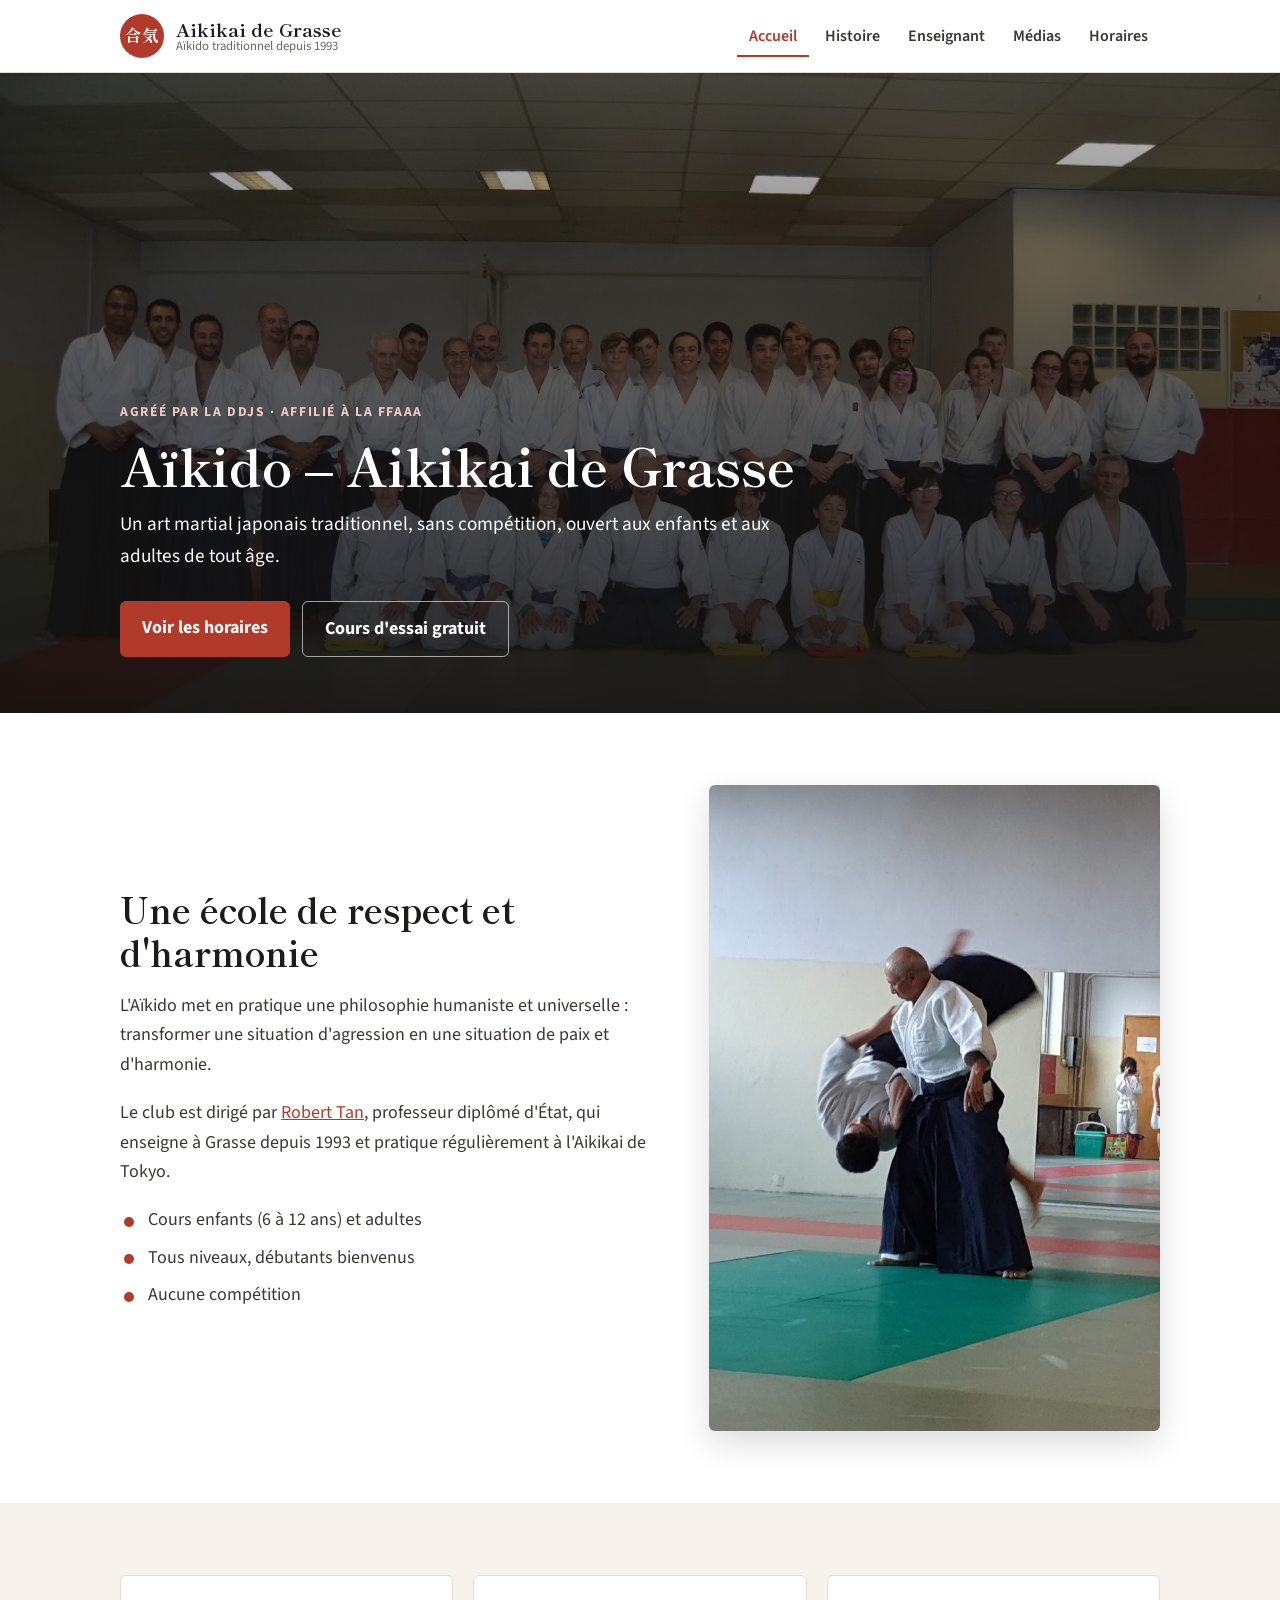
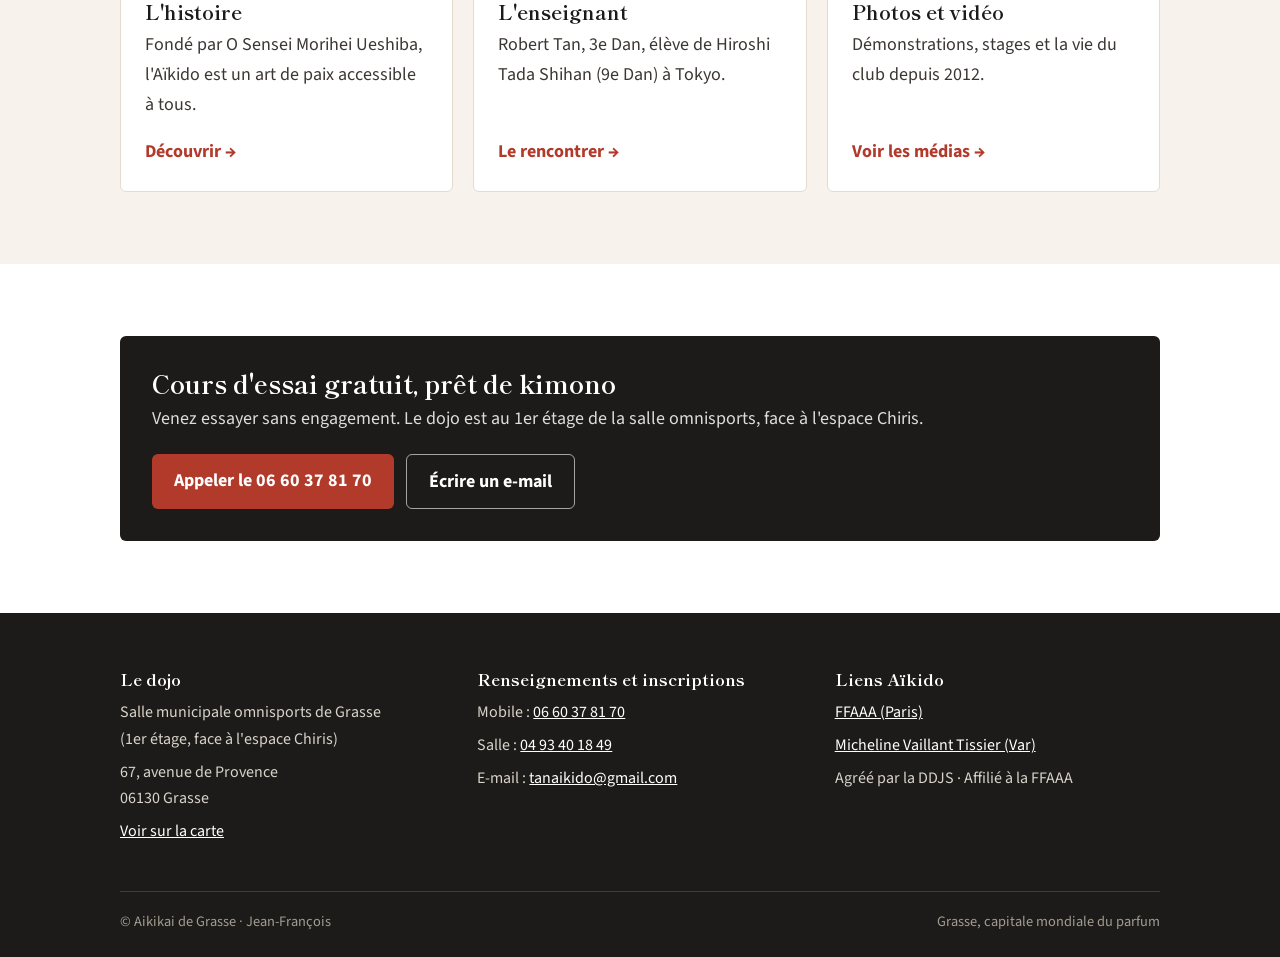
==== index.html @ 5808fb79 "Add files via upload" ====
<!doctype html>
<html lang="fr">
<head>
  <meta charset="utf-8">
  <meta name="viewport" content="width=device-width, initial-scale=1">
  <title>Aïkido – Aikikai de Grasse</title>
  <meta name="description" content="Club d'Aïkido à Grasse, affilié à la FFAAA. Cours enfants et adultes, cours d'essai gratuit.">
  <meta property="og:title" content="Aïkido – Aikikai de Grasse">
  <meta property="og:description" content="Club d'Aïkido à Grasse, affilié à la FFAAA. Cours enfants et adultes, cours d'essai gratuit.">
  <meta property="og:image" content="images/photo-famille.jpg">
  <link rel="icon" href="data:image/svg+xml,%3Csvg xmlns='http://www.w3.org/2000/svg' viewBox='0 0 64 64'%3E%3Ccircle cx='32' cy='32' r='30' fill='%23b23a2b'/%3E%3Ctext x='32' y='42' font-size='28' text-anchor='middle' fill='white' font-family='serif'%3E合%3C/text%3E%3C/svg%3E">
  <link rel="preconnect" href="https://fonts.googleapis.com">
  <link rel="preconnect" href="https://fonts.gstatic.com" crossorigin>
  <link href="https://fonts.googleapis.com/css2?family=Shippori+Mincho:wght@700&family=Source+Sans+3:wght@400;600;700&display=swap" rel="stylesheet">
  <link rel="stylesheet" href="style.css">
</head>
<body>
  <header class="entete">
    <div class="conteneur">
      <a class="marque" href="index.html">
        <span class="sceau" aria-hidden="true">合気</span>
        <span class="nom">Aikikai de Grasse<small>Aïkido traditionnel depuis 1993</small></span>
      </a>
      <button class="bouton-menu" aria-expanded="false" aria-controls="navigation">Menu</button>
      <nav class="navigation" id="navigation" aria-label="Navigation principale">
        <ul class="menu">
        <li><a href="index.html" aria-current="page">Accueil</a></li>
        <li><a href="histoire.html">Histoire</a></li>
        <li><a href="enseignant.html">Enseignant</a></li>
        <li><a href="medias.html">Médias</a></li>
        <li><a href="horaires.html">Horaires</a></li>
        </ul>
      </nav>
    </div>
  </header>

  <main>
    <section class="hero">
      <img src="images/photo-famille.jpg" alt="Les pratiquants de l'Aikikai de Grasse réunis sur le tatami">
      <div class="conteneur">
        <span class="surtitre">Agréé par la DDJS · Affilié à la FFAAA</span>
        <h1>Aïkido – Aikikai de Grasse</h1>
        <p>Un art martial japonais traditionnel, sans compétition, ouvert aux enfants et aux adultes de tout âge.</p>
        <div class="boutons">
          <a class="btn" href="horaires.html">Voir les horaires</a>
          <a class="btn secondaire" href="#essai">Cours d'essai gratuit</a>
        </div>
      </div>
    </section>

    <section class="section blanche">
      <div class="conteneur deux-colonnes">
        <div>
          <h2>Une école de respect et d'harmonie</h2>
          <p>L'Aïkido met en pratique une philosophie humaniste et universelle : transformer une situation d'agression en une situation de paix et d'harmonie.</p>
          <p>Le club est dirigé par <a href="enseignant.html">Robert Tan</a>, professeur diplômé d'État, qui enseigne à Grasse depuis 1993 et pratique régulièrement à l'Aikikai de Tokyo.</p>
          <ul class="liste-points">
            <li>Cours enfants (6 à 12 ans) et adultes</li>
            <li>Tous niveaux, débutants bienvenus</li>
            <li>Aucune compétition</li>
          </ul>
        </div>
        <div class="photo-cadre">
          <img src="images/demo-2022-3.jpg" alt="Robert Tan sensei en démonstration, projetant un partenaire" loading="lazy">
        </div>
      </div>
    </section>

    <section class="section">
      <div class="conteneur">
        <div class="cartes">
          <div class="carte">
            <h3>L'histoire</h3>
            <p>Fondé par O Sensei Morihei Ueshiba, l'Aïkido est un art de paix accessible à tous.</p>
            <a class="lien" href="histoire.html">Découvrir →</a>
          </div>
          <div class="carte">
            <h3>L'enseignant</h3>
            <p>Robert Tan, 3e Dan, élève de Hiroshi Tada Shihan (9e Dan) à Tokyo.</p>
            <a class="lien" href="enseignant.html">Le rencontrer →</a>
          </div>
          <div class="carte">
            <h3>Photos et vidéo</h3>
            <p>Démonstrations, stages et la vie du club depuis 2012.</p>
            <a class="lien" href="medias.html">Voir les médias →</a>
          </div>
        </div>
      </div>
    </section>

    <section class="section blanche" id="essai">
      <div class="conteneur">
        <div class="bandeau-info">
          <div>
            <h2>Cours d'essai gratuit, prêt de kimono</h2>
            <p>Venez essayer sans engagement. Le dojo est au 1er étage de la salle omnisports, face à l'espace Chiris.</p>
          </div>
          <div class="boutons">
            <a class="btn" href="tel:+33660378170">Appeler le 06 60 37 81 70</a>
            <a class="btn secondaire" href="mailto:tanaikido@gmail.com">Écrire un e-mail</a>
          </div>
        </div>
      </div>
    </section>

  </main>

  <footer class="pied">
    <div class="conteneur">
      <div class="grille">
        <div>
          <h3>Le dojo</h3>
          <p>Salle municipale omnisports de Grasse<br>(1er étage, face à l'espace Chiris)</p>
          <p>67, avenue de Provence<br>06130 Grasse</p>
          <p><a href="https://www.google.com/maps/search/?api=1&query=67+avenue+de+Provence+06130+Grasse" target="_blank" rel="noopener">Voir sur la carte</a></p>
        </div>
        <div>
          <h3>Renseignements et inscriptions</h3>
          <p>Mobile : <a href="tel:+33660378170">06 60 37 81 70</a></p>
          <p>Salle : <a href="tel:+33493401849">04 93 40 18 49</a></p>
          <p>E-mail : <a href="mailto:tanaikido@gmail.com">tanaikido@gmail.com</a></p>
        </div>
        <div>
          <h3>Liens Aïkido</h3>
          <p><a href="http://www.aikido.com.fr/" target="_blank" rel="noopener">FFAAA (Paris)</a></p>
          <p><a href="https://www.michelinetissier.com/" target="_blank" rel="noopener">Micheline Vaillant Tissier (Var)</a></p>
          <p>Agréé par la DDJS · Affilié à la FFAAA</p>
        </div>
      </div>
      <div class="bas">
        <span>© Aikikai de Grasse · Jean-François</span>
        <span>Grasse, capitale mondiale du parfum</span>
      </div>
    </div>
  </footer>

  <script>
    // Menu sur téléphone
    const bouton = document.querySelector('.bouton-menu');
    const nav = document.getElementById('navigation');
    bouton.addEventListener('click', () => {
      const ouvert = nav.classList.toggle('ouverte');
      bouton.setAttribute('aria-expanded', ouvert);
    });
  </script>
</body>
</html>
---- style.css ----
/* Aikikai de Grasse — feuille de style commune à toutes les pages */
:root {
  --encre: #1d1b19;
  --texte: #3b3733;
  --doux: #6f6860;
  --papier: #f7f3ec;
  --blanc: #ffffff;
  --trait: #e3dcd0;
  --vermillon: #b23a2b;
  --vermillon-fonce: #8f2c20;
  --vert: #2f6b4f;
  --rayon: 6px;
  --largeur: 1080px;
}

* { box-sizing: border-box; }
html { scroll-behavior: smooth; }
body {
  margin: 0;
  background: var(--papier);
  color: var(--texte);
  font-family: "Source Sans 3", system-ui, -apple-system, "Segoe UI", sans-serif;
  font-size: 18px;
  line-height: 1.65;
}
img { max-width: 100%; display: block; }
a { color: var(--vermillon); }
a:hover { color: var(--vermillon-fonce); }

h1, h2, h3 {
  font-family: "Shippori Mincho", Georgia, serif;
  color: var(--encre);
  line-height: 1.2;
  font-weight: 700;
  margin: 0 0 .5em;
}
h1 { font-size: clamp(2rem, 5vw, 3.2rem); }
h2 { font-size: clamp(1.6rem, 3.5vw, 2.2rem); }
h3 { font-size: 1.25rem; }

.conteneur { max-width: var(--largeur); margin: 0 auto; padding: 0 20px; }

/* ---------- En-tête ---------- */
.entete {
  background: var(--blanc);
  border-bottom: 1px solid var(--trait);
  position: sticky; top: 0; z-index: 10;
}
.entete .conteneur {
  display: flex; align-items: center; justify-content: space-between;
  gap: 16px; min-height: 72px;
}
.marque {
  display: flex; align-items: center; gap: 12px;
  text-decoration: none; color: var(--encre);
}
.marque .sceau {
  width: 44px; height: 44px; border-radius: 50%;
  background: var(--vermillon); color: #fff;
  display: grid; place-items: center;
  font-family: "Shippori Mincho", serif; font-size: 1.05rem; font-weight: 700;
}
.marque .nom { font-family: "Shippori Mincho", serif; font-weight: 700; font-size: 1.15rem; line-height: 1.1; }
.marque .nom small { display: block; font-family: "Source Sans 3", sans-serif; font-weight: 400; font-size: .8rem; color: var(--doux); }

.menu { display: flex; gap: 4px; list-style: none; margin: 0; padding: 0; }
.menu a {
  display: block; padding: 8px 12px; border-radius: var(--rayon);
  text-decoration: none; color: var(--texte); font-weight: 600; font-size: 1rem;
}
.menu a:hover { background: var(--papier); color: var(--encre); }
.menu a[aria-current="page"] { color: var(--vermillon); box-shadow: inset 0 -2px 0 var(--vermillon); border-radius: 0; }

.bouton-menu {
  display: none; background: none; border: 1px solid var(--trait);
  border-radius: var(--rayon); padding: 8px 12px; font: inherit; font-weight: 600;
  color: var(--encre); cursor: pointer;
}

@media (max-width: 820px) {
  .bouton-menu { display: block; }
  .navigation { display: none; position: absolute; left: 0; right: 0; top: 100%; background: var(--blanc); border-bottom: 1px solid var(--trait); }
  .navigation.ouverte { display: block; }
  .menu { flex-direction: column; padding: 8px 20px 16px; }
  .menu a[aria-current="page"] { box-shadow: inset 3px 0 0 var(--vermillon); }
}

/* ---------- Bandeau d'accueil ---------- */
.hero {
  position: relative; color: #fff; background: var(--encre);
  min-height: min(78vh, 640px); display: flex; align-items: flex-end;
}
.hero img { position: absolute; inset: 0; width: 100%; height: 100%; object-fit: cover; object-position: center 30%; opacity: .8; }
.hero::after { content: ""; position: absolute; inset: 0; background: linear-gradient(to top, rgba(20,18,16,.9) 0%, rgba(20,18,16,.55) 45%, rgba(20,18,16,.1) 100%); }
.hero .conteneur { position: relative; z-index: 1; padding-top: 80px; padding-bottom: 56px; width: 100%; }
.hero h1 { color: #fff; margin-bottom: .25em; }
.hero p { font-size: 1.2rem; max-width: 36em; margin: 0 0 1.5em; }
.surtitre {
  display: inline-block; font-size: .85rem; letter-spacing: .12em; text-transform: uppercase;
  font-weight: 700; margin-bottom: 12px; color: #f3c9c2;
}

.boutons { display: flex; flex-wrap: wrap; gap: 12px; }
.btn {
  display: inline-block; padding: 12px 22px; border-radius: var(--rayon);
  background: var(--vermillon); color: #fff; text-decoration: none; font-weight: 700;
}
.btn:hover { background: var(--vermillon-fonce); color: #fff; }
.btn.secondaire { background: transparent; color: #fff; border: 1px solid rgba(255,255,255,.6); }
.btn.secondaire:hover { background: rgba(255,255,255,.12); }

/* ---------- Sections ---------- */
.section { padding: 72px 0; }
.section.blanche { background: var(--blanc); }
.entete-page { padding: 56px 0 8px; }
.entete-page p { color: var(--doux); max-width: 40em; }

.deux-colonnes { display: grid; grid-template-columns: 1.2fr 1fr; gap: 48px; align-items: center; }
.deux-colonnes.inverse { grid-template-columns: 1fr 1.2fr; }
@media (max-width: 820px) {
  .deux-colonnes, .deux-colonnes.inverse { grid-template-columns: 1fr; gap: 28px; }
}

.photo-cadre { border-radius: var(--rayon); overflow: hidden; box-shadow: 0 12px 32px rgba(29,27,25,.15); }
.photo-cadre img { width: 100%; height: 100%; object-fit: cover; }
figure { margin: 0; }
figcaption { font-size: .9rem; color: var(--doux); margin-top: 10px; }

.portrait { max-width: 320px; margin: 0 auto; }
.portrait img { width: 100%; }
.portrait figcaption { text-align: center; }
.portrait figcaption strong { display: block; color: var(--encre); font-family: "Shippori Mincho", serif; font-size: 1.1rem; letter-spacing: .04em; }

.cartes { display: grid; grid-template-columns: repeat(3, 1fr); gap: 20px; }
@media (max-width: 820px) { .cartes { grid-template-columns: 1fr; } }
.carte {
  background: var(--blanc); border: 1px solid var(--trait); border-radius: var(--rayon);
  padding: 24px; display: flex; flex-direction: column;
}
.carte h3 { margin-bottom: .3em; }
.carte p { margin: 0 0 1em; }
.carte a.lien { margin-top: auto; font-weight: 700; text-decoration: none; }

.bandeau-info {
  background: var(--encre); color: #fff; border-radius: var(--rayon);
  padding: 32px; display: flex; flex-wrap: wrap; align-items: center; justify-content: space-between; gap: 20px;
}
.bandeau-info h2 { color: #fff; margin: 0 0 .2em; font-size: 1.6rem; }
.bandeau-info p { margin: 0; opacity: .85; }

.citation {
  border-left: 3px solid var(--vermillon); padding: 4px 0 4px 20px;
  font-family: "Shippori Mincho", serif; font-size: 1.25rem; color: var(--encre);
}

.liste-points { padding-left: 0; list-style: none; }
.liste-points li { padding-left: 28px; position: relative; margin-bottom: 8px; }
.liste-points li::before {
  content: ""; position: absolute; left: 4px; top: .65em; width: 10px; height: 10px;
  border-radius: 50%; background: var(--vermillon);
}

/* ---------- Horaires ---------- */
.horaires { display: grid; grid-template-columns: repeat(3, 1fr); gap: 20px; }
@media (max-width: 820px) { .horaires { grid-template-columns: 1fr; } }
.jour { background: var(--blanc); border: 1px solid var(--trait); border-radius: var(--rayon); overflow: hidden; }
.jour h3 { background: var(--encre); color: #fff; margin: 0; padding: 14px 20px; font-size: 1.15rem; letter-spacing: .06em; }
.cours { padding: 16px 20px; border-top: 1px solid var(--trait); display: grid; grid-template-columns: auto 1fr; gap: 20px; align-items: baseline; }
.cours:first-of-type { border-top: 0; }
.cours .heure { white-space: nowrap; font-weight: 700; color: var(--encre); font-variant-numeric: tabular-nums; }
.cours .type { font-weight: 600; }
.cours .type small { display: block; font-weight: 400; color: var(--doux); }
.etiquette { display: inline-block; font-size: .75rem; font-weight: 700; padding: 2px 8px; border-radius: 99px; margin-right: 6px; vertical-align: 2px; }
.etiquette.enfants { background: #fbe6a6; color: #6b4e00; }
.etiquette.adultes { background: #cfe6c9; color: #24502a; }
.etiquette.avances { background: #f2c6c0; color: #7a2218; }

/* ---------- Galerie ---------- */
.galerie { display: grid; grid-template-columns: repeat(auto-fill, minmax(220px, 1fr)); gap: 12px; }
.galerie button {
  padding: 0; border: 0; background: none; cursor: zoom-in; border-radius: var(--rayon); overflow: hidden;
  aspect-ratio: 4 / 3;
}
.galerie img { width: 100%; height: 100%; object-fit: cover; transition: transform .3s; }
.galerie button:hover img { transform: scale(1.04); }

.visionneuse {
  border: 0; padding: 0; background: transparent; max-width: 96vw; max-height: 94vh;
}
.visionneuse::backdrop { background: rgba(15,14,13,.92); }
.visionneuse img { max-width: 96vw; max-height: 86vh; margin: 0 auto; border-radius: 4px; }
.visionneuse .commandes { display: flex; justify-content: center; gap: 10px; margin-top: 12px; }
.visionneuse .commandes button {
  background: rgba(255,255,255,.12); color: #fff; border: 1px solid rgba(255,255,255,.3);
  border-radius: var(--rayon); padding: 8px 16px; font: inherit; cursor: pointer;
}

.video { border-radius: var(--rayon); overflow: hidden; background: #000; box-shadow: 0 12px 32px rgba(29,27,25,.2); }
.video video { width: 100%; display: block; }

/* ---------- Pied de page ---------- */
.pied { background: var(--encre); color: #d9d3ca; padding: 56px 0 24px; font-size: 1rem; }
.pied a { color: #fff; }
.pied h3 { color: #fff; font-size: 1.05rem; margin-bottom: .6em; }
.pied .grille { display: grid; grid-template-columns: repeat(3, 1fr); gap: 32px; }
@media (max-width: 820px) { .pied .grille { grid-template-columns: 1fr; } }
.pied p { margin: 0 0 .4em; }
.pied .bas { border-top: 1px solid rgba(255,255,255,.15); margin-top: 40px; padding-top: 18px; font-size: .9rem; color: #a49c91; display: flex; flex-wrap: wrap; justify-content: space-between; gap: 8px; }
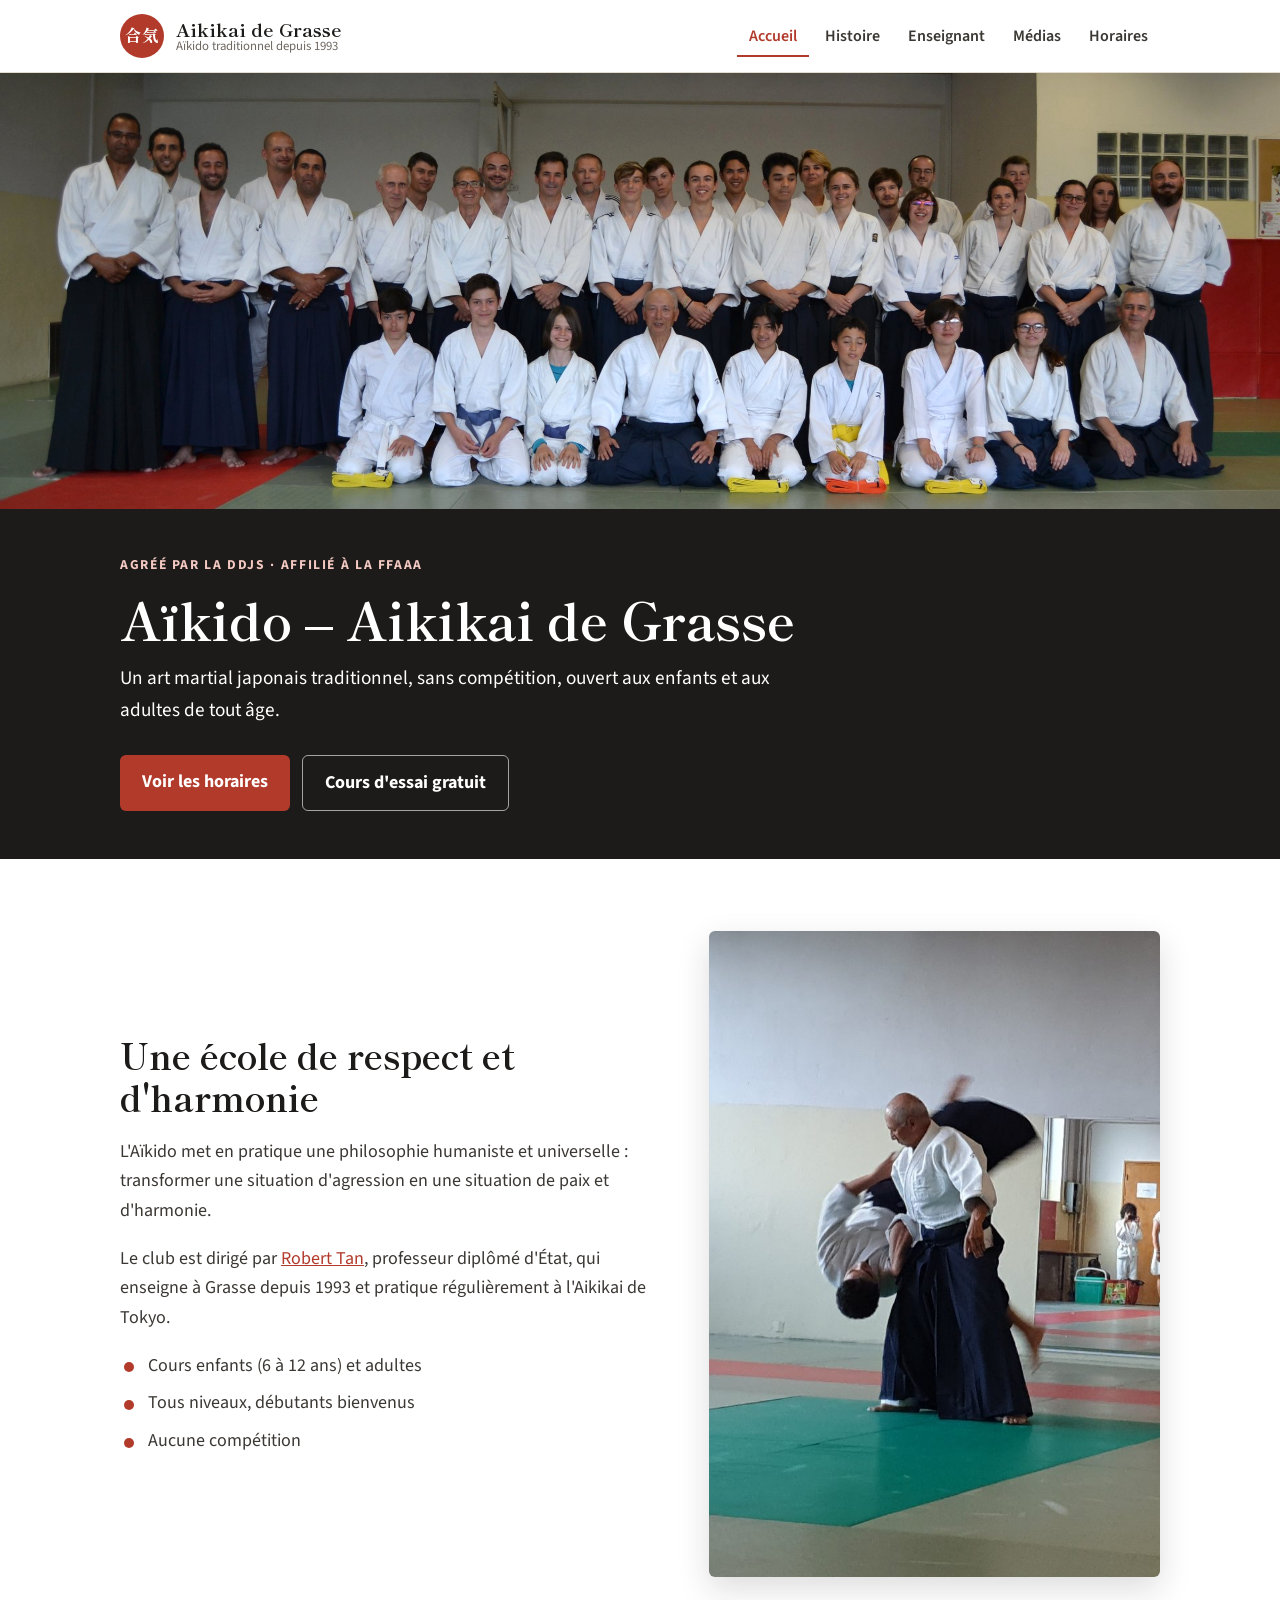
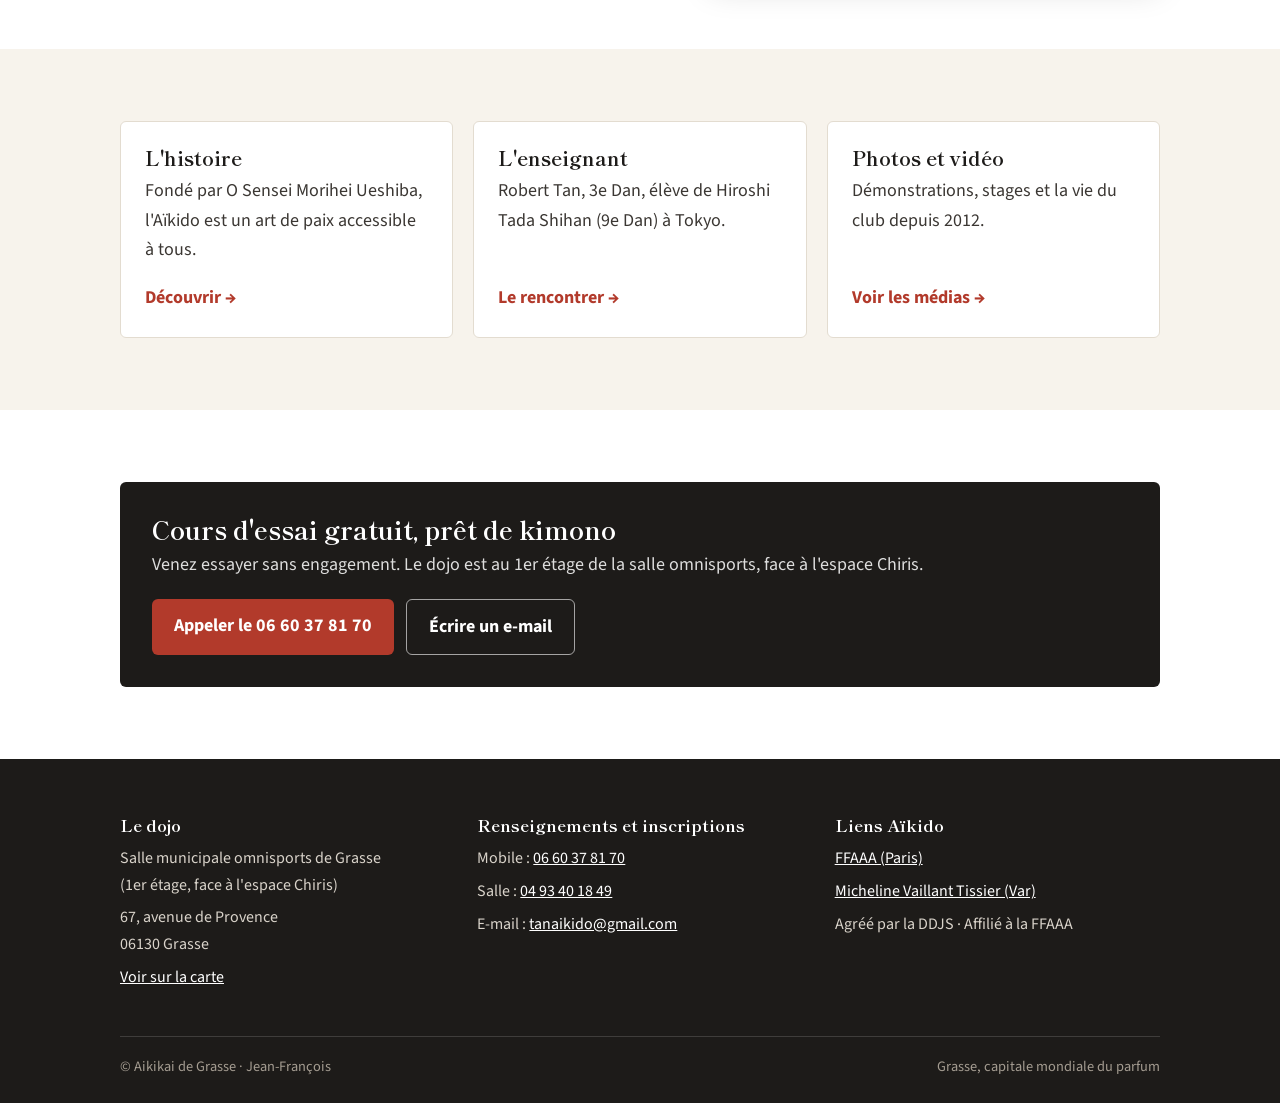
==== commit d53aa42e: "Accueil : photo de groupe haute résolution (panoramique) Co-Authored-By: Claude Opus 5.5 <noreply@an" ====
--- a/index.html
+++ b/index.html
@@ -36,7 +36,7 @@
 
   <main>
     <section class="hero">
-      <img src="images/photo-famille.jpg" alt="Les pratiquants de l'Aikikai de Grasse réunis sur le tatami">
+      <img src="images/accueil-groupe-1200.jpg" srcset="images/accueil-groupe-1200.jpg 1200w, images/accueil-groupe-2400.jpg 2400w" sizes="100vw" width="2400" height="818" alt="Les pratiquants de l'Aikikai de Grasse réunis sur le tatami">
       <div class="conteneur">
         <span class="surtitre">Agréé par la DDJS · Affilié à la FFAAA</span>
         <h1>Aïkido – Aikikai de Grasse</h1>
--- a/style.css
+++ b/style.css
@@ -86,13 +86,13 @@
 }
 
 /* ---------- Bandeau d'accueil ---------- */
-.hero {
-  position: relative; color: #fff; background: var(--encre);
-  min-height: min(78vh, 640px); display: flex; align-items: flex-end;
-}
-.hero img { position: absolute; inset: 0; width: 100%; height: 100%; object-fit: cover; object-position: center 30%; opacity: .8; }
-.hero::after { content: ""; position: absolute; inset: 0; background: linear-gradient(to top, rgba(20,18,16,.9) 0%, rgba(20,18,16,.55) 45%, rgba(20,18,16,.1) 100%); }
-.hero .conteneur { position: relative; z-index: 1; padding-top: 80px; padding-bottom: 56px; width: 100%; }
+/* La photo de groupe est affichée en pleine lumière, le texte est placé en dessous */
+.hero { color: #fff; background: var(--encre); }
+.hero img { width: 100%; height: auto; display: block; filter: brightness(1.05); }
+.hero .conteneur { padding-top: 40px; padding-bottom: 48px; }
+@media (max-width: 600px) {
+  .hero .conteneur { padding-top: 28px; padding-bottom: 36px; }
+}
 .hero h1 { color: #fff; margin-bottom: .25em; }
 .hero p { font-size: 1.2rem; max-width: 36em; margin: 0 0 1.5em; }
 .surtitre {
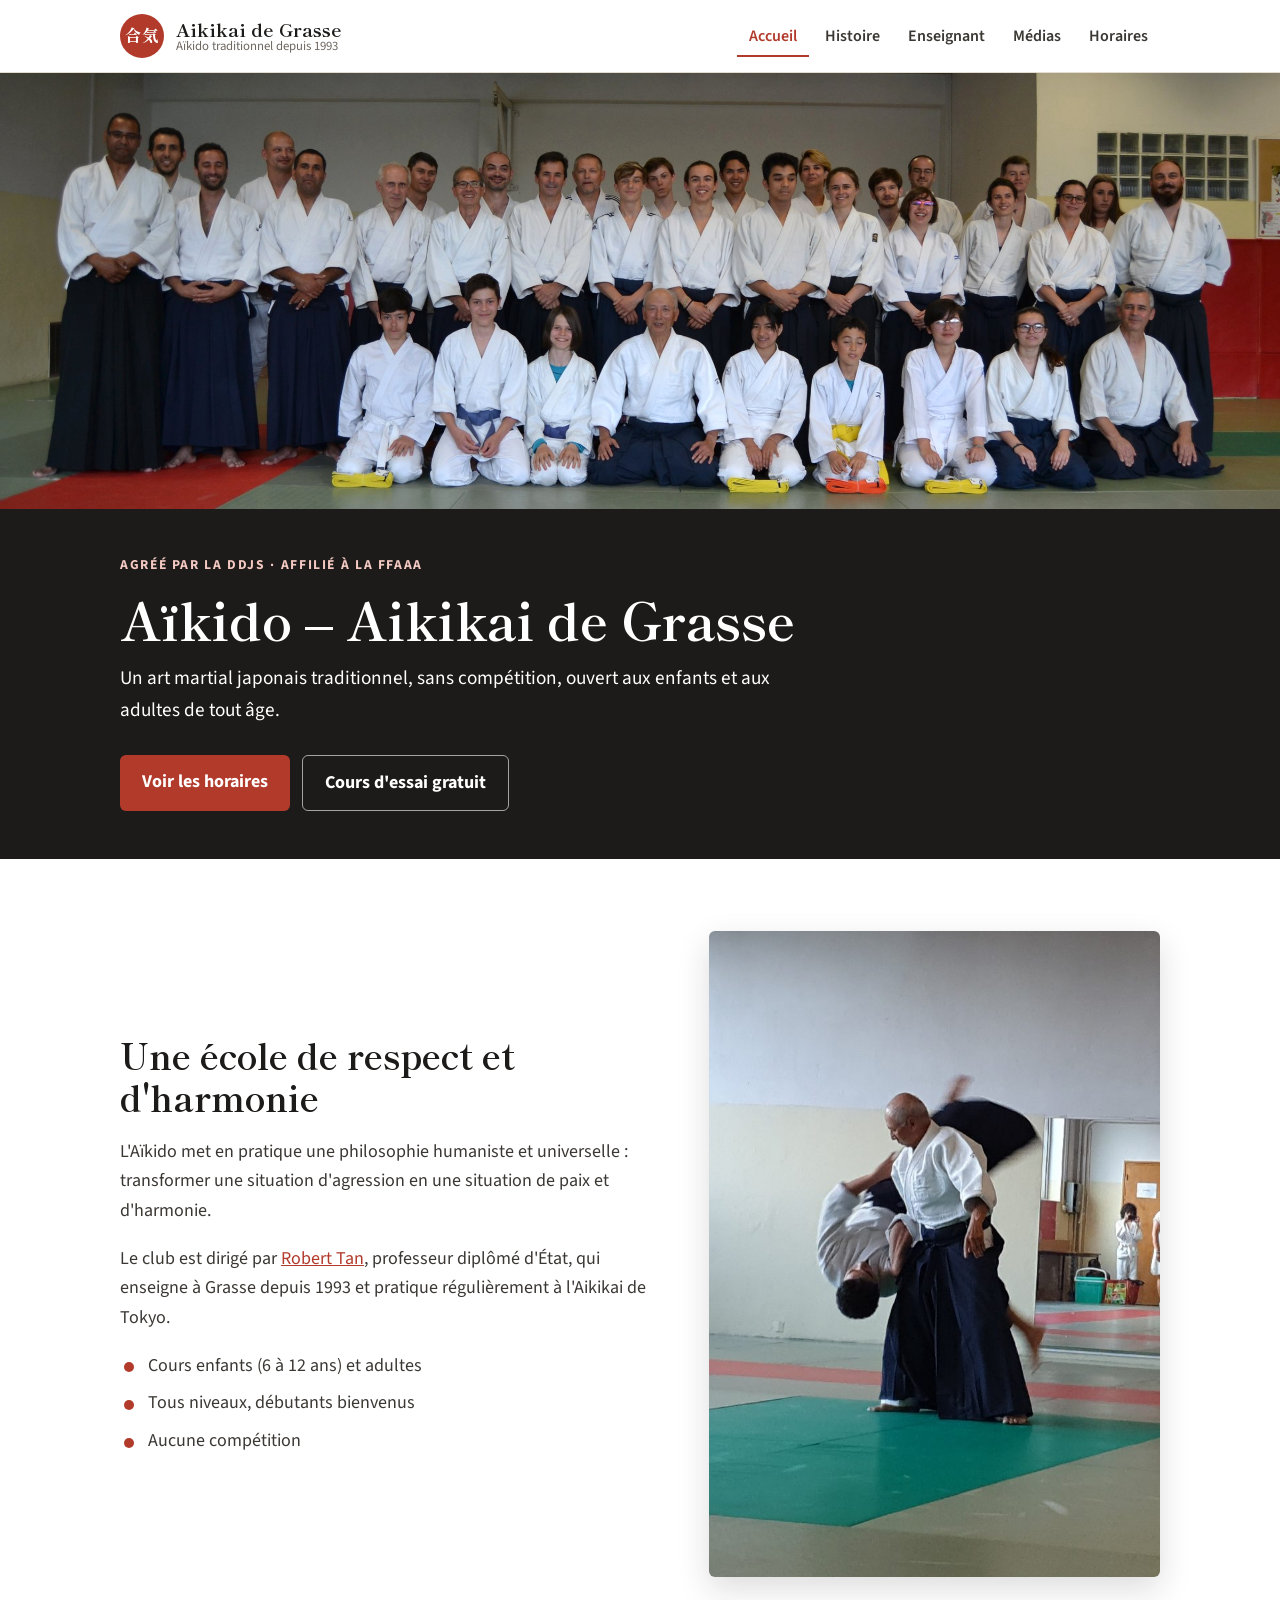
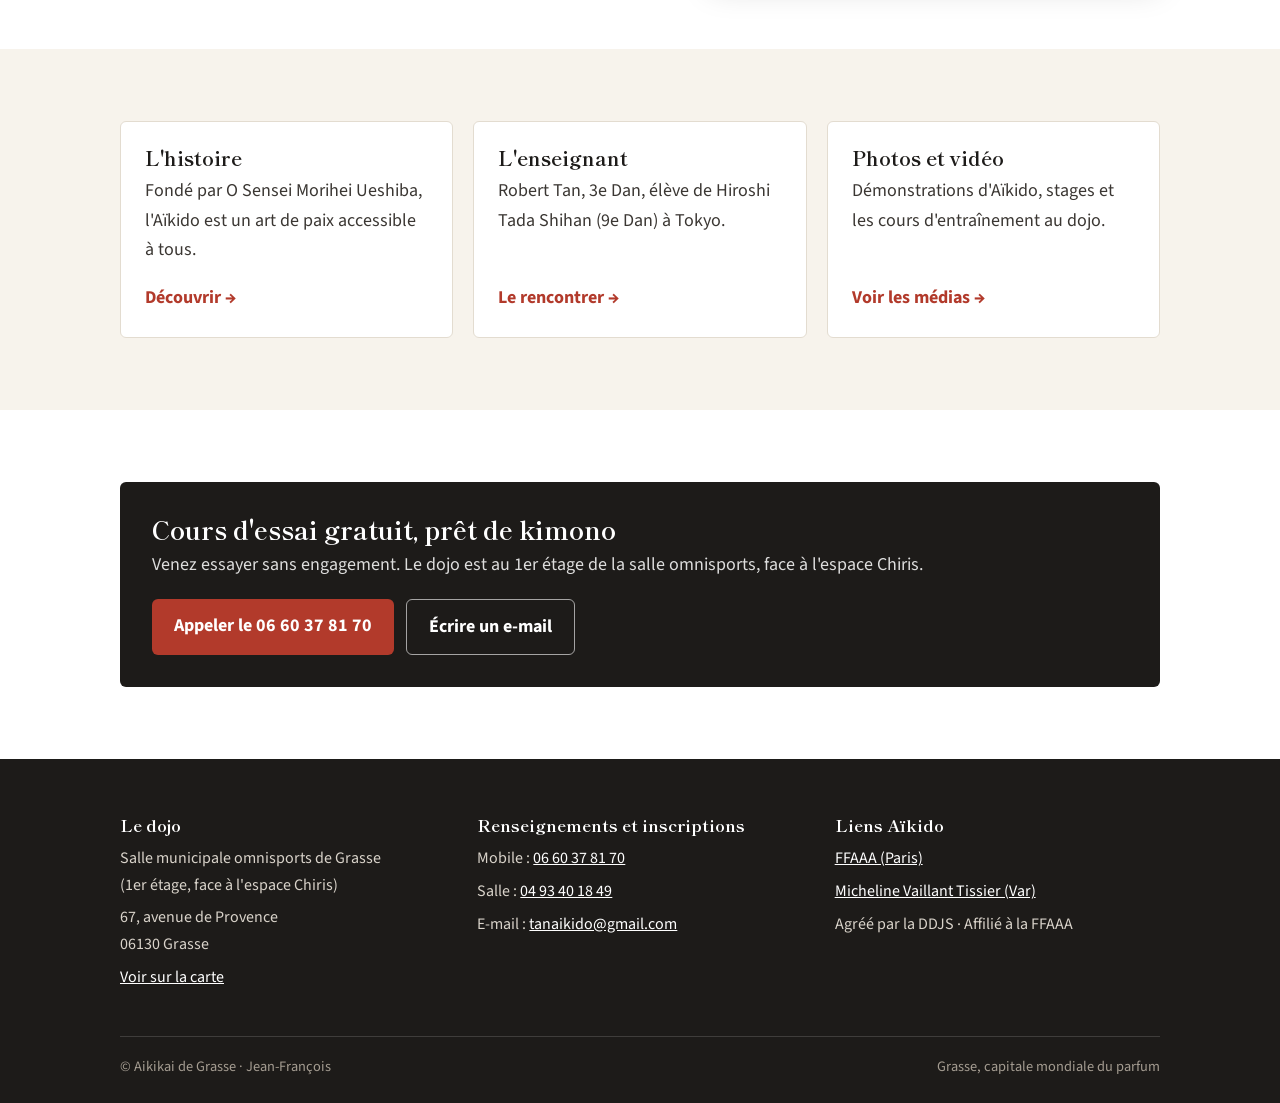
==== commit 2d25a036: "Médias : nouveau texte d'introduction et photo de Robert Tan en seiza Co-Authored-By: Claude Opus 5." ====
--- a/index.html
+++ b/index.html
@@ -36,7 +36,10 @@
 
   <main>
     <section class="hero">
-      <img src="images/accueil-groupe-1200.jpg" srcset="images/accueil-groupe-1200.jpg 1200w, images/accueil-groupe-2400.jpg 2400w" sizes="100vw" width="2400" height="818" alt="Les pratiquants de l'Aikikai de Grasse réunis sur le tatami">
+      <a class="hero-photo" href="images/accueil-groupe-2400.jpg" aria-label="Agrandir la photo de groupe">
+        <img src="images/accueil-groupe-1200.jpg" srcset="images/accueil-groupe-1200.jpg 1200w, images/accueil-groupe-2400.jpg 2400w" sizes="100vw" width="2400" height="818" alt="Les pratiquants de l'Aikikai de Grasse réunis sur le tatami">
+        <span class="indice">Touchez pour agrandir</span>
+      </a>
       <div class="conteneur">
         <span class="surtitre">Agréé par la DDJS · Affilié à la FFAAA</span>
         <h1>Aïkido – Aikikai de Grasse</h1>
@@ -81,7 +84,7 @@
           </div>
           <div class="carte">
             <h3>Photos et vidéo</h3>
-            <p>Démonstrations, stages et la vie du club depuis 2012.</p>
+            <p>Démonstrations d'Aïkido, stages et les cours d'entraînement au dojo.</p>
             <a class="lien" href="medias.html">Voir les médias →</a>
           </div>
         </div>
--- a/style.css
+++ b/style.css
@@ -89,6 +89,14 @@
 /* La photo de groupe est affichée en pleine lumière, le texte est placé en dessous */
 .hero { color: #fff; background: var(--encre); }
 .hero img { width: 100%; height: auto; display: block; filter: brightness(1.05); }
+.hero-photo { position: relative; display: block; cursor: zoom-in; text-decoration: none; }
+.hero-photo .indice { display: none; }
+@media (max-width: 600px) {
+  .hero-photo .indice {
+    display: block; text-align: right; color: #cfc8be; font-size: .8rem; font-weight: 600;
+    padding: 6px 20px 0;
+  }
+}
 .hero .conteneur { padding-top: 40px; padding-bottom: 48px; }
 @media (max-width: 600px) {
   .hero .conteneur { padding-top: 28px; padding-bottom: 36px; }
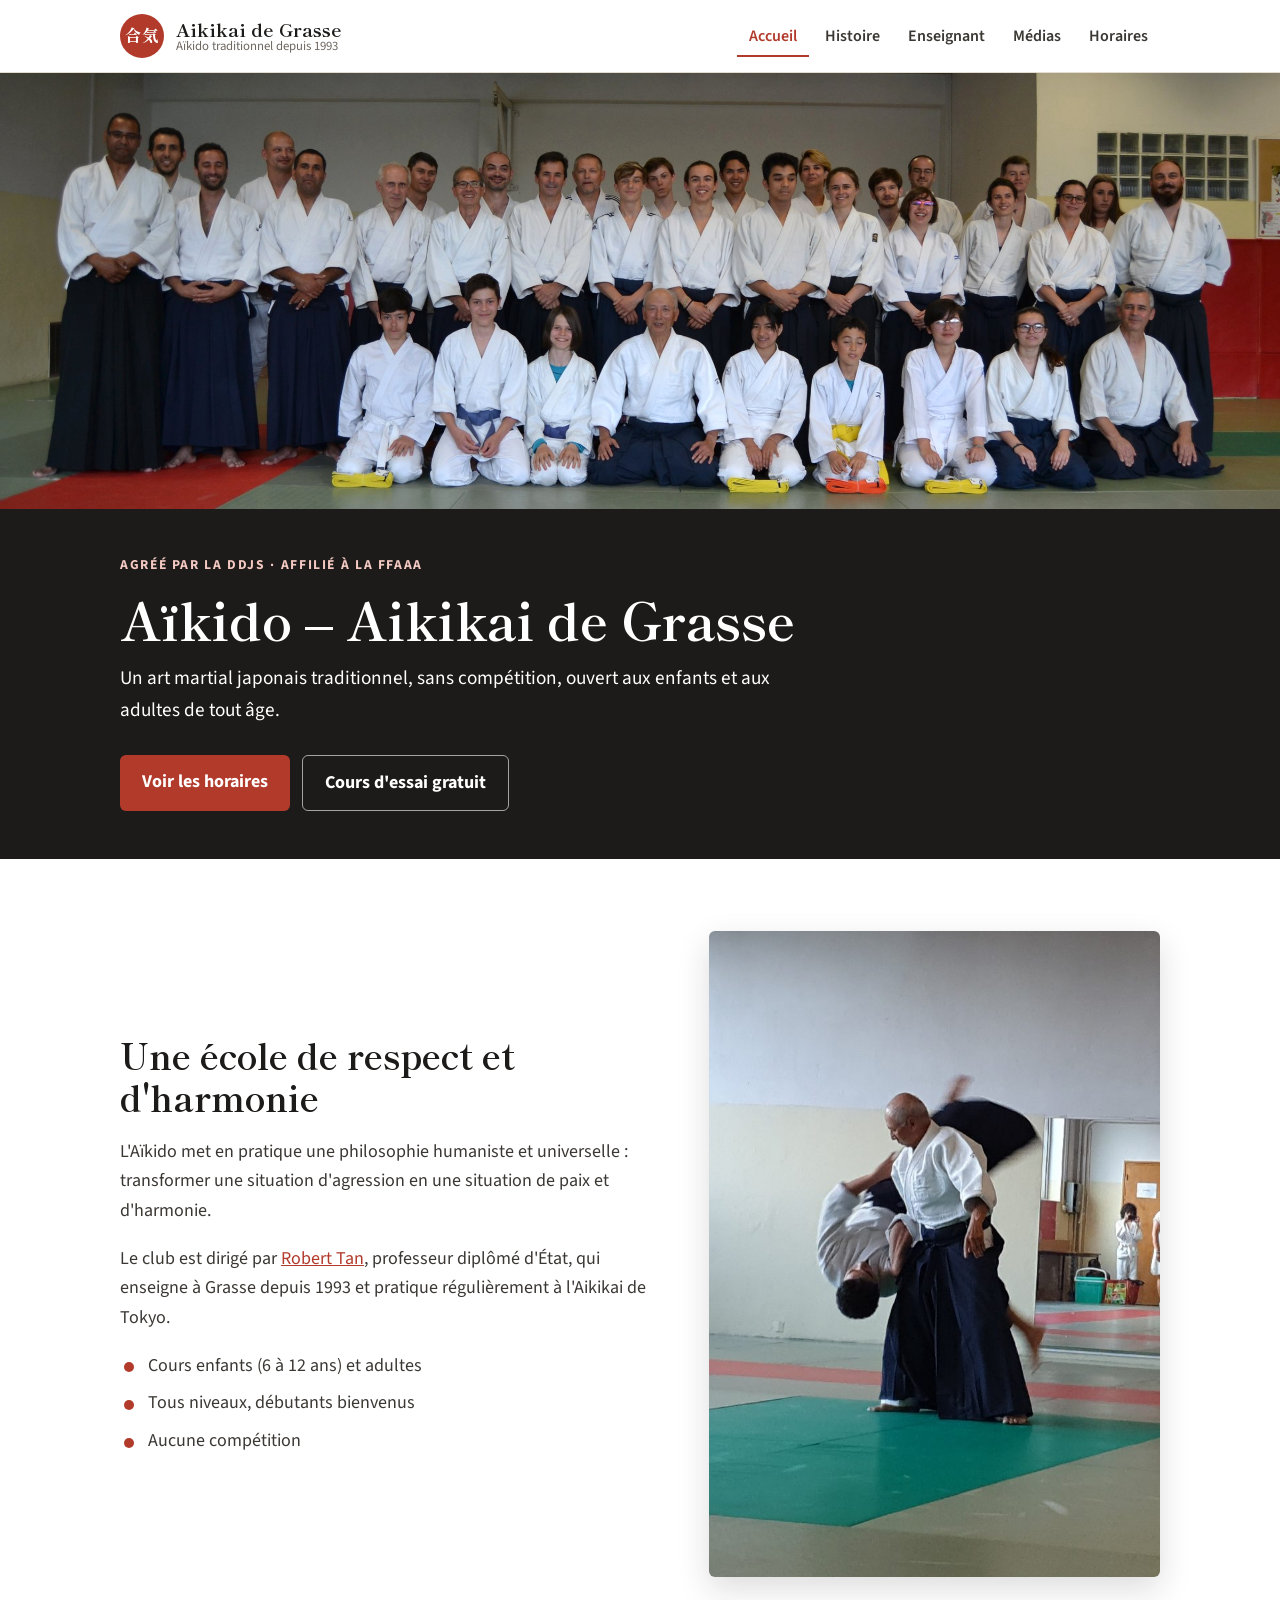
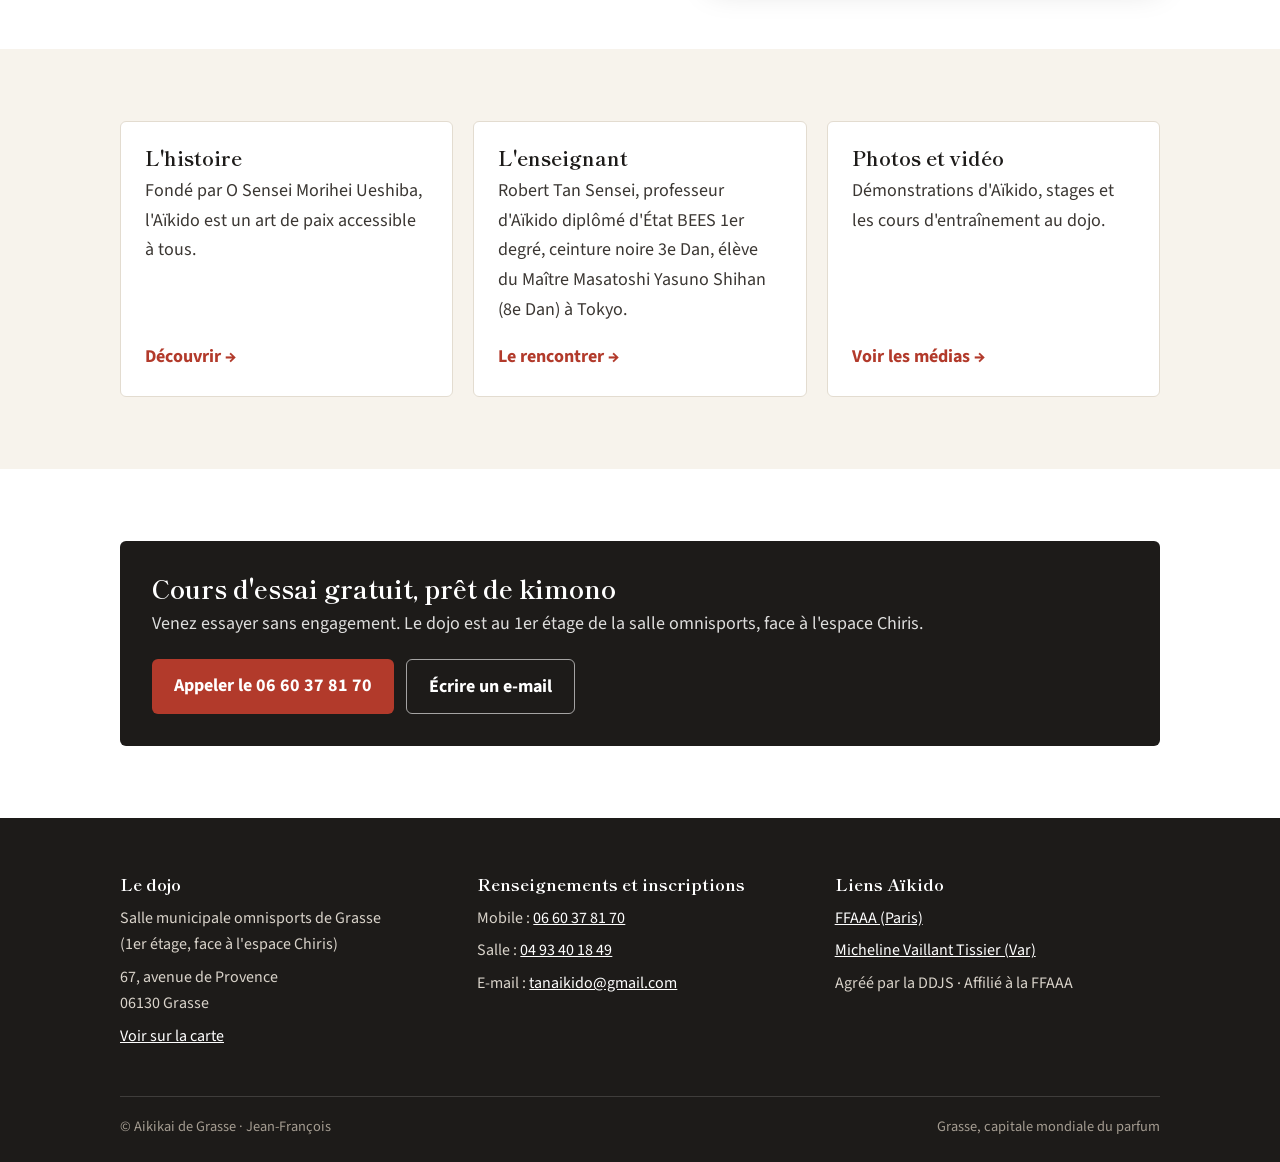
==== commit f868a772: "Accueil : nouveau texte de la carte L'enseignant Co-Authored-By: Claude Opus 5.5 <noreply@anthropic." ====
--- a/index.html
+++ b/index.html
@@ -79,7 +79,7 @@
           </div>
           <div class="carte">
             <h3>L'enseignant</h3>
-            <p>Robert Tan, 3e Dan, élève de Hiroshi Tada Shihan (9e Dan) à Tokyo.</p>
+            <p>Robert Tan Sensei, professeur d'Aïkido diplômé d'État BEES 1er degré, ceinture noire 3e Dan, élève du Maître Masatoshi Yasuno Shihan (8e Dan) à Tokyo.</p>
             <a class="lien" href="enseignant.html">Le rencontrer →</a>
           </div>
           <div class="carte">
